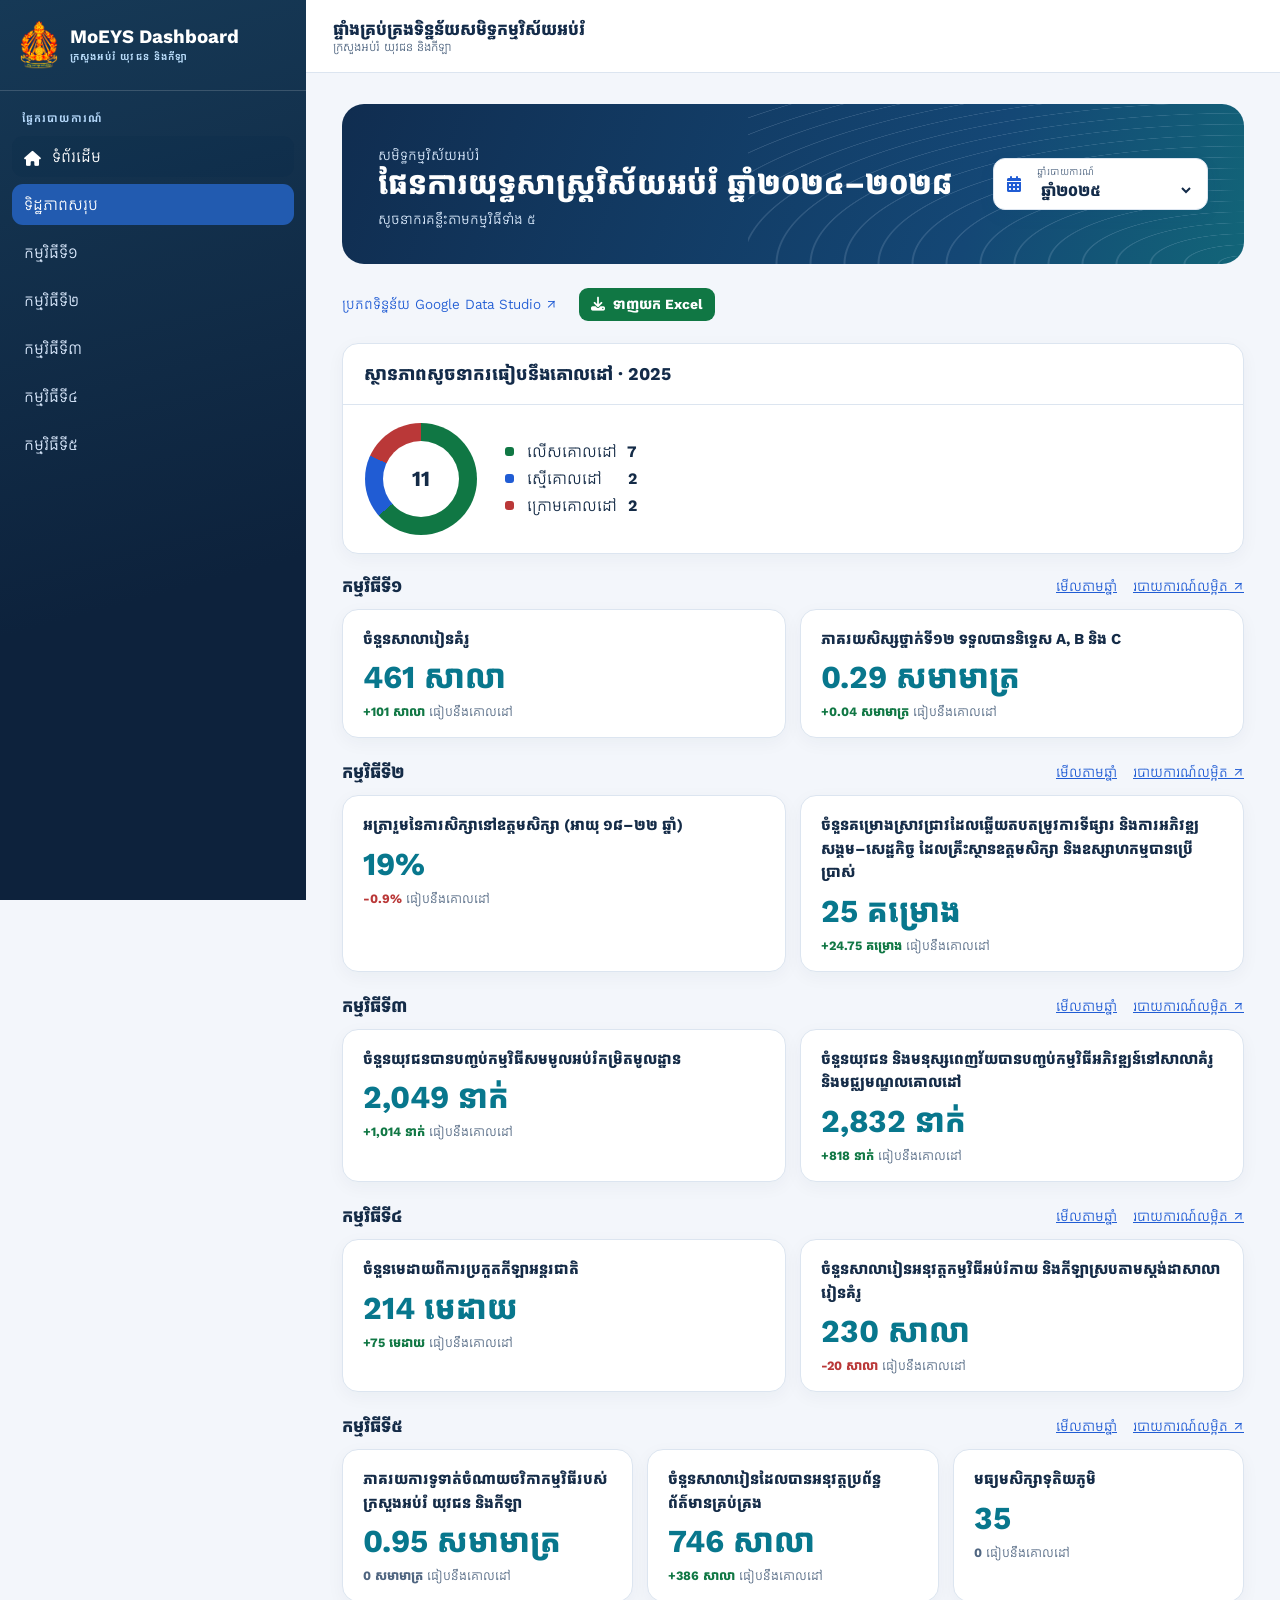
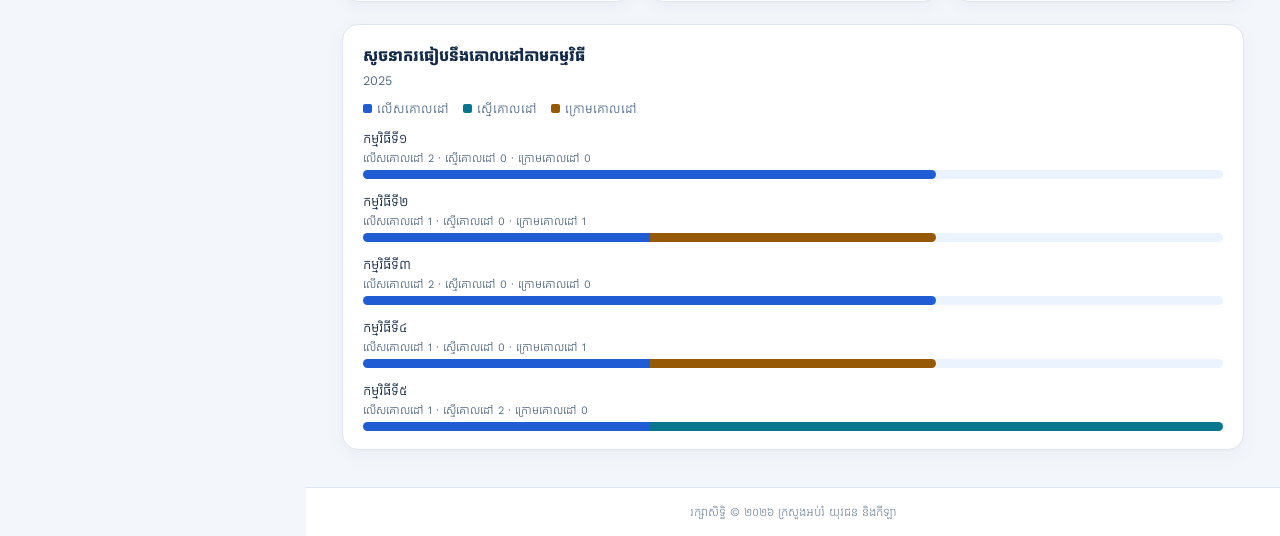
==== pages/education-strategy.html @ 03643ac9 "Update MoEYS Dashboard" ====
<!doctype html>
<html lang="km">
  <head>
    <meta charset="utf-8" />
    <meta name="viewport" content="width=device-width, initial-scale=1" />
    <meta name="theme-color" content="#096bcf" />
    <title>ផែនការយុទ្ធសាស្ត្រវិស័យអប់រំ ឆ្នាំ២០២៤–២០២៨ | MoEYS</title>

    <link rel="preconnect" href="https://fonts.googleapis.com" />
    <link rel="preconnect" href="https://fonts.gstatic.com" crossorigin />
    <link
      href="https://fonts.googleapis.com/css2?family=Kantumruy+Pro:wght@300;400;500;600;700&display=swap"
      rel="stylesheet"
    />
    <link
      rel="stylesheet"
      href="https://cdnjs.cloudflare.com/ajax/libs/font-awesome/6.7.2/css/all.min.css"
    />
    <link rel="stylesheet" href="../css/theme.css" />
    <link rel="stylesheet" href="../css/pentagon.css" />
    <link rel="stylesheet" href="../css/national-plan.css" />
    <link rel="stylesheet" href="../css/excel-export.css" />
    <link rel="stylesheet" href="../css/education-strategy.css" />
    <link rel="stylesheet" href="../css/dashboard-charts.css" />
  </head>
  <body>
    <div class="report-shell">
      <aside
        class="report-sidebar"
        id="reportSidebar"
        aria-label="ម៉ឺនុយសូចនាករ"
      >
        <a class="report-brand" href="../index.html">
          <img
            class="brand-log"
            height="50"
            src="../img/MoEYS_LOGO.png"
            alt="MoEYS Logo"
          />
          <span
            ><strong>MoEYS Dashboard</strong
            ><small>ក្រសួងអប់រំ យុវជន និងកីឡា</small></span
          >
        </a>

        <nav class="indicator-nav" aria-label="កម្មវិធីផែនការវិស័យអប់រំ">
          <p>ផ្នែករបាយការណ៍</p>
          <a href="../index.html" class="indicator-link home-link"><i class="fa-solid fa-house" aria-hidden="true"></i> ទំព័រដើម</a>
          <a class="indicator-link" data-program="0" href="education-strategy.html">ទិដ្ឋភាពសរុប</a>
          <a class="indicator-link" data-program="1" href="?program=1">កម្មវិធីទី១</a>
          <a class="indicator-link" data-program="2" href="?program=2">កម្មវិធីទី២</a>
          <a class="indicator-link" data-program="3" href="?program=3">កម្មវិធីទី៣</a>
          <a class="indicator-link" data-program="4" href="?program=4">កម្មវិធីទី៤</a>
          <a class="indicator-link" data-program="5" href="?program=5">កម្មវិធីទី៥</a>
        </nav>
      </aside>
      <div class="sidebar-mask" id="sidebarMask"></div>

      <main class="report-main">
        <header class="report-header">
          <button
            class="mobile-menu"
            id="mobileMenu" aria-expanded="false" aria-controls="reportSidebar"
            type="button"
            aria-label="បើកម៉ឺនុយ"
          >
            <i class="fa-solid fa-bars"></i>
          </button>
          <div class="header-title">
            <strong>ផ្ទាំងគ្រប់គ្រងទិន្នន័យសមិទ្ធកម្មវិស័យអប់រំ</strong
            ><span>ក្រសួងអប់រំ យុវជន និងកីឡា</span>
          </div>
        </header>

        <section class="report-content">
          <div class="report-hero national-hero">
            <div>
              <p>សមិទ្ធកម្មវិស័យអប់រំ</p>
              <h1 id="nationalTitle">ផែនការយុទ្ធសាស្ត្រវិស័យអប់រំ ឆ្នាំ២០២៤–២០២៨</h1>
              <p>សូចនាករគន្លឹះតាមកម្មវិធីទាំង ៥</p>
            </div>
            <label class="year-select" for="strategyYear">
              <i class="fa-solid fa-calendar-days" aria-hidden="true"></i>
              <span>ឆ្នាំរបាយការណ៍</span>
              <select id="strategyYear">
                <option value="2024">ឆ្នាំ២០២៤</option>
                <option value="2025" selected>ឆ្នាំ២០២៥</option>
                <option value="2026">ឆ្នាំ២០២៦</option>
                <option value="2027">ឆ្នាំ២០២៧</option>
                <option value="2028">ឆ្នាំ២០២៨</option>
              </select>
            </label>
          </div>
          <div class="national-toolbar">
            <a id="strategySource" href="https://datastudio.google.com/reporting/8d355b90-36f9-4edb-a1a1-096dad04aba9/page/p_p8vuiixy0d" target="_blank" rel="noopener noreferrer">ប្រភពទិន្នន័យ Google Data Studio ↗</a>
            <label class="strategy-chart-control">
              ប្រភេទក្រាហ្វ
              <select id="strategyChartType">
                <option value="bar">ក្រាហ្វសសរ</option>
                <option value="line">ក្រាហ្វបន្ទាត់</option>
              </select>
            </label>
            <button class="excel-export" id="strategyExcel" type="button"><i class="fa-solid fa-download" aria-hidden="true"></i> ទាញយក Excel</button>
          </div>
          <p id="strategyStatus" role="status"></p>
          <div id="strategyResults"></div>
          <section class="dashboard-viz" id="extraCharts" aria-label="ក្រាហ្វបន្ថែម"></section>
        </section>
        <footer class="report-footer">
          រក្សាសិទ្ធិ © ២០២៦ ក្រសួងអប់រំ យុវជន និងកីឡា
        </footer>
      </main>
    </div>
    <script src="../js/excel-export.js"></script>
    <script src="../js/dashboard-charts.js"></script>
    <script src="../js/education-strategy.js"></script>
  </body>
</html>
---- css/theme.css ----
:root {
  --navy: #132b49;
  --blue: #205cd4;
  --blue-dark: var(--navy);
  --blue-soft: #eaf3ff;
  --ink: #142b47;
  --muted: #506681;
  --line: #dce5f0;
  --surface: #ffffff;
  --page: #f3f6fb;
  --shadow: 0 5px 18px rgba(16, 39, 68, .045);
  --sidebar-bg: linear-gradient(165deg, #163956, #0d223c 65%);
  --sidebar-active: #225bb0;
  --sidebar-text: #dbeafe;
  --hero-bg: linear-gradient(110deg, #102d50, #144775 70%, #126578);
  --hero-text: #d9e9fc;
  --hero-accent: #9ce9e6;
  --chart-blue: linear-gradient(180deg, #36a2f7, #116dd9);
  --teal: #08778d;
  --teal-soft: #e4f7fb;
  --green: #107744;
  --green-soft: #e4f8ec;
  --amber: #965a06;
  --amber-soft: #fff5df;
  --red: #ba3838;
}

:focus-visible { outline: 2px solid #3679e9; outline-offset: 3px; }
.sidebar :focus-visible, .report-sidebar :focus-visible { outline-color: var(--hero-accent); }
---- css/pentagon.css ----
* {
  box-sizing: border-box;
}
body {
  min-width: 320px;
  min-height: 100vh;
  margin: 0;
  color: var(--ink);
  background: var(--page);
  font-family: "Kantumruy Pro", "Noto Sans Khmer", sans-serif;
}
button,
select {
  font: inherit;
}
button {
  cursor: pointer;
}
.report-shell {
  min-height: 100vh;
}

/* Sidebar */
.report-sidebar {
  position: fixed;
  z-index: 30;
  inset: 0 auto 0 0;
  display: flex;
  flex-direction: column;
  width: 306px;
  color: #e8f4ff;
  overflow-y: auto;
  background: var(--sidebar-bg);
}
.report-brand {
  display: flex;
  align-items: center;
  gap: 12px;
  min-height: 91px;
  padding: 18px 20px;
  color: #fff;
  border-bottom: 1px solid rgba(255, 255, 255, 0.16);
  text-decoration: none;
}
.crest {
  display: grid;
  flex: 0 0 46px;
  width: 46px;
  height: 46px;
  place-items: center;
  color: #075ba8;
  border: 2px solid rgba(255, 255, 255, 0.25);
  border-radius: 15px;
  background: #fff;
  box-shadow: 0 5px 12px rgba(0, 0, 0, 0.12);
  font-size: 22px;
}
.report-brand strong {
  display: block;
  font-size: 19px;
  line-height: 1.1;
}
.report-brand small {
  display: block;
  margin-top: 4px;
  color: #b9dcfa;
  font-size: 10px;
  font-weight: 600;
  letter-spacing: 0.11em;
}
.indicator-nav {
  display: grid;
  gap: 7px;
  padding: 21px 12px;
}
.indicator-nav > p {
  margin: 0 10px 4px;
  color: #b5d8fa;
  font-size: 11px;
  font-weight: 600;
  letter-spacing: 0.1em;
  text-transform: uppercase;
}
.indicator-link {
  display: flex;
  align-items: flex-start;
  gap: 11px;
  width: 100%;
  padding: 11px 12px;
  color: var(--sidebar-text);
  border: 0;
  border-radius: 11px;
  background: transparent;
  text-align: left;
  text-decoration: none;
  transition: 0.2s ease;
}
.indicator-link:hover {
  background: rgba(255, 255, 255, 0.12);
}
.indicator-link.active {
  color: var(--surface);
  background: var(--sidebar-active);
}
.indicator-link i {
  width: 17px;
  margin-top: 3px;
  text-align: center;
  font-size: 15px;
}
.indicator-link span {
  font-size: 13px;
  font-weight: 600;
  line-height: 1.38;
}
.home-link {
  align-items: center;
  color: #fff;
  background: rgba(0, 37, 72, 0.16);
}
.sidebar-status {
  display: flex;
  gap: 7px;
  align-items: center;
  padding: 13px;
  margin: auto 16px 17px;
  color: #c7e1f8;
  border: 1px solid rgba(255, 255, 255, 0.18);
  border-radius: 12px;
  background: rgba(0, 26, 57, 0.15);
  font-size: 11px;
}
.sidebar-status i {
  color: #64e3a3;
}

/* Header */
.report-main {
  min-height: 100vh;
  margin-left: 306px;
}
.report-header {
  position: sticky;
  z-index: 20;
  top: 0;
  display: flex;
  align-items: center;
  justify-content: space-between;
  min-height: 73px;
  padding: 0 36px 0 27px;
  border-bottom: 1px solid var(--line);
  background: rgba(255, 255, 255, 0.94);
  backdrop-filter: blur(10px);
}
.header-title strong {
  display: block;
  color: var(--blue-dark);
  font-size: 17px;
}
.header-title span {
  display: block;
  margin-top: 1px;
  color: var(--muted);
  font-size: 12px;
}
.header-user {
  display: flex;
  align-items: center;
  gap: 16px;
}
.year-status {
  display: inline-flex;
  gap: 6px;
  align-items: center;
  padding: 6px 10px;
  color: var(--green);
  border-radius: 40px;
  background: #e7f9ef;
  font-size: 11px;
  font-weight: 600;
}
.user-avatar {
  display: grid;
  width: 36px;
  height: 36px;
  place-items: center;
  color: #fff;
  border-radius: 50%;
  background: linear-gradient(135deg, #127be0, #064c94);
  font-size: 12px;
  font-weight: 700;
}
.mobile-menu {
  display: none;
  width: 38px;
  height: 38px;
  margin-right: 12px;
  color: var(--blue-dark);
  border: 1px solid var(--line);
  border-radius: 10px;
  background: #fff;
}

/* Content */
.report-content {
  max-width: 1510px;
  padding: 31px 36px 37px;
  margin: 0 auto;
}
.report-hero {
  display: flex;
  align-items: center;
  justify-content: space-between;
  gap: 24px;
  margin-bottom: 24px;
  padding: clamp(18px, 3vw, 36px);
  border-radius: 22px;
  background: var(--hero-bg);
}
.report-crumb {
  display: flex;
  gap: 7px;
  align-items: center;
  margin-bottom: 7px;
  color: var(--hero-text);
  font-size: 12px;
  font-weight: 600;
}
.report-hero h1 {
  max-width: 920px;
  margin: 0;
  color: var(--surface);
  font-size: clamp(22px, 2.45vw, 31px);
  line-height: 1.28;
}
.report-hero p {
  max-width: 700px;
  margin: 7px 0 0;
  color: var(--hero-text);
  font-size: 14px;
}
.year-select {
  display: grid;
  min-width: 215px;
  padding: 8px 13px;
  grid-template-columns: 25px 1fr;
  grid-template-rows: auto auto; /* បង្កើតជា ២ ជួរដេក (Rows) */
  column-gap: 5px; /* បន្ថែមគម្លាតរវាង Icon និង អក្សរ */
  color: var(--blue);
  border: 1px solid var(--line);
  border-radius: 12px;
  background: #fff;
  box-shadow: 0 6px 17px rgba(22, 76, 127, 0.06);
}

.year-select i {
  grid-column: 1 / 2; /* ឱ្យ Icon នៅប្រឡោះទី១ (ឆ្វេង) */
  grid-row: 1 / 3; /* ឱ្យ Icon លាតសន្ធឹងទាំង ២ ជួរដេក (លើនិងក្រោម) */
  align-self: center;
}

.year-select span {
  grid-column: 2 / 3; /* ឱ្យ Span នៅប្រឡោះទី២ (ស្តាំ) */
  grid-row: 1 / 2; /* ឱ្យ Span នៅជួរដេកទី១ (ខាងលើ) */
  color: var(--muted);
  font-size: 10px;
  line-height: 1.1;
  margin-bottom: 2px;
}

.year-select select {
  grid-column: 2 / 3; /* ឱ្យ Select នៅប្រឡោះទី២ (ស្តាំ) */
  grid-row: 2 / 3; /* ឱ្យ Select នៅជួរដេកទី២ (ខាងក្រោម) */
  width: 100%;
  padding: 0;
  color: var(--blue-dark);
  border: 0;
  background: transparent;
  font-weight: 700;
  cursor: pointer;
}

/* Main KPI section */
.highlight-panel {
  overflow: hidden;
  border: 1px solid var(--line);
  border-radius: 17px;
  background: var(--blue-soft);
  box-shadow: var(--shadow);
}
.section-label {
  display: flex;
  align-items: center;
  justify-content: space-between;
  padding: 12px 21px;
  color: #fff;
  background: var(--hero-bg);
}
.section-label span {
  font-size: 16px;
  font-weight: 700;
}
.section-label small {
  padding: 4px 9px;
  border: 1px solid rgba(255, 255, 255, 0.25);
  border-radius: 30px;
  background: rgba(255, 255, 255, 0.13);
  font-size: 11px;
}
.score-grid {
  display: grid;
  grid-template-columns: repeat(3, 1fr);
  gap: 18px;
  padding: 25px 21px;
}
.score-card {
  position: relative;
  min-height: 209px;
  padding: 23px 19px;
  overflow: hidden;
  border: 1px solid rgba(255, 255, 255, 0.8);
  border-radius: 16px;
  background: #fff;
  box-shadow: 0 8px 18px rgba(29, 83, 136, 0.08);
  text-align: center;
}
.score-card::after {
  position: absolute;
  right: -35px;
  bottom: -43px;
  width: 125px;
  height: 125px;
  content: "";
  border-radius: 50%;
  background: var(--score-wash);
}
.score-card .score-icon {
  position: relative;
  z-index: 1;
  display: grid;
  width: 37px;
  height: 37px;
  margin: 0 auto 9px;
  place-items: center;
  color: var(--score-color);
  border-radius: 11px;
  background: var(--score-wash);
  font-size: 16px;
}
.score-card h2 {
  position: relative;
  z-index: 1;
  min-height: 41px;
  margin: 0;
  color: #385575;
  font-size: 14px;
  line-height: 1.38;
}
.score-card strong {
  position: relative;
  z-index: 1;
  display: block;
  margin-top: 8px;
  color: var(--score-color);
  font-size: clamp(38px, 4.1vw, 56px);
  font-weight: 600;
  line-height: 1;
}
.score-card .score-delta {
  position: relative;
  z-index: 1;
  display: inline-flex;
  gap: 5px;
  align-items: center;
  margin-top: 10px;
  color: var(--delta-color);
  font-size: 14px;
  font-weight: 600;
}
.score-card .score-note {
  position: relative;
  z-index: 1;
  margin: 3px 0 0;
  color: #7890a9;
  font-size: 11px;
}

/* Secondary charts */
.performance-grid {
  display: grid;
  grid-template-columns: 1.35fr 1fr;
  gap: 19px;
  margin-top: 20px;
}
.performance-card,
.detail-panel {
  border: 1px solid var(--line);
  border-radius: 16px;
  background: #fff;
  box-shadow: var(--shadow);
}
.performance-card > header {
  display: flex;
  justify-content: space-between;
  align-items: center;
  padding: 17px 20px 13px;
  border-bottom: 1px solid var(--line);
}
.performance-card > header span {
  color: var(--blue-dark);
  font-size: 16px;
  font-weight: 700;
}
.performance-card > header span i {
  margin-right: 5px;
  color: var(--blue);
}
.performance-card > header small {
  color: var(--muted);
  font-size: 11px;
}
.mini-chart {
  display: flex;
  align-items: end;
  gap: clamp(13px, 3.5vw, 38px);
  height: 194px;
  padding: 24px 34px 20px;
  border-bottom: 1px solid var(--line);
}
.bar-wrap {
  display: grid;
  flex: 1;
  height: 100%;
  grid-template-rows: 1fr auto;
  gap: 6px;
  text-align: center;
}
.bar-area {
  display: flex;
  align-items: end;
  justify-content: center;
}
.bar-item {
  position: relative;
  width: min(52px, 90%);
  height: var(--height);
  min-height: 16px;
  border-radius: 8px 8px 2px 2px;
  background: var(--chart-blue);
  box-shadow: 0 6px 13px rgba(10, 109, 211, 0.18);
  transition: height 0.4s ease;
}
.bar-item::before {
  position: absolute;
  top: -22px;
  left: 50%;
  content: attr(data-value);
  color: #4e6f90;
  font-size: 11px;
  font-weight: 600;
  transform: translateX(-50%);
}
.bar-wrap small {
  color: var(--muted);
  font-size: 11px;
}
.performance-card > footer {
  display: flex;
  gap: 17px;
  padding: 12px 20px 14px;
  color: var(--muted);
  font-size: 12px;
}
.performance-card > footer strong {
  color: var(--blue);
}
.legend-square {
  display: inline-block;
  width: 8px;
  height: 8px;
  margin-right: 5px;
  border-radius: 2px;
  background: var(--blue);
}
.outcome-row {
  display: grid;
  grid-template-columns: 1fr 1fr;
  padding: 24px 20px 19px;
}
.outcome-row > div + div {
  padding-left: 21px;
  border-left: 1px solid var(--line);
}
.outcome-label {
  display: block;
  min-height: 37px;
  color: var(--muted);
  font-size: 12px;
  line-height: 1.35;
}
.outcome-row strong {
  display: block;
  margin: 4px 0;
  color: var(--blue);
  font-size: 37px;
  line-height: 1.02;
}
.outcome-row small {
  font-size: 12px;
  font-weight: 600;
}
.outcome-row small.up {
  color: var(--green);
}
.outcome-row small.down {
  color: var(--red);
}
.completion {
  display: grid;
  padding: 0 20px 20px;
  grid-template-columns: auto 1fr auto;
  gap: 9px;
  align-items: center;
  color: var(--muted);
  font-size: 11px;
}
.completion > div {
  height: 7px;
  overflow: hidden;
  border-radius: 99px;
  background: #e9f0f6;
}
.completion i {
  display: block;
  width: 80%;
  height: 100%;
  border-radius: inherit;
  background: var(--green);
  transition: width 0.4s ease;
}
.completion strong {
  color: var(--green);
  font-size: 12px;
}

/* Details */
.detail-panel {
  margin-top: 20px;
  overflow: hidden;
}
.detail-panel > header {
  display: flex;
  align-items: center;
  justify-content: space-between;
  padding: 19px 21px;
  border-bottom: 1px solid var(--line);
}
.detail-panel h2 {
  margin: 0;
  color: var(--blue-dark);
  font-size: 18px;
}
.detail-panel p {
  margin: 3px 0 0;
  color: var(--muted);
  font-size: 12px;
}
.live-dot {
  display: inline-flex;
  gap: 6px;
  align-items: center;
  padding: 5px 9px;
  color: var(--green);
  border-radius: 99px;
  background: #e9f9f0;
  font-size: 11px;
  font-weight: 600;
}
.live-dot i {
  width: 7px;
  height: 7px;
  border-radius: 50%;
  background: var(--green);
}
.detail-list {
  display: grid;
  grid-template-columns: repeat(3, 1fr);
  padding: 4px 21px 16px;
}
.detail-item {
  padding: 16px 13px;
  border-right: 1px solid var(--line);
}
.detail-item:last-child {
  border-right: 0;
}
.detail-item span {
  display: block;
  color: var(--muted);
  font-size: 12px;
}
.detail-item strong {
  display: block;
  margin-top: 2px;
  color: var(--blue-dark);
  font-size: 19px;
}
.detail-item small {
  color: var(--green);
  font-size: 11px;
  font-weight: 600;
}
.report-footer {
  padding: 17px 20px;
  color: #8092a7;
  border-top: 1px solid var(--line);
  background: #fff;
  font-size: 12px;
  text-align: center;
}

@media (max-width: 1000px) {
  .report-sidebar {
    width: 276px;
  }
  .report-main {
    margin-left: 276px;
  }
  .report-content {
    padding: 25px;
  }
  .report-header {
    padding-right: 25px;
  }
  .score-grid {
    gap: 12px;
    padding: 18px 14px;
  }
}
@media (max-width: 790px) {
  .report-sidebar {
    width: 280px;
    transform: translateX(-100%);
    transition: transform 0.25s ease;
  }
  body.menu-open .report-sidebar {
    transform: translateX(0);
  }
  .sidebar-mask {
    position: fixed;
    z-index: 25;
    inset: 0;
    visibility: hidden;
    opacity: 0;
    background: rgba(2, 30, 58, 0.47);
    transition: 0.2s ease;
  }
  body.menu-open .sidebar-mask {
    visibility: visible;
    opacity: 1;
  }
  .report-main {
    margin-left: 0;
  }
  .mobile-menu {
    display: inline-block;
  }
  .report-header {
    justify-content: flex-start;
    padding-left: 18px;
  }
  .header-user {
    margin-left: auto;
  }
  .performance-grid {
    grid-template-columns: 1fr;
  }
}
@media (max-width: 580px) {
  .report-content {
    padding: 21px 15px 28px;
  }
  .report-header {
    min-height: 62px;
    padding-right: 16px;
  }
  .header-title strong {
    font-size: 13px;
  }
  .header-title span,
  .year-status {
    display: none;
  }
  .report-hero {
    display: block;
  }
  .report-hero h1 {
    font-size: 22px;
  }
  .year-select {
    width: 100%;
    margin-top: 18px;
    justify-content: space-between;
  }
  .score-grid {
    grid-template-columns: 1fr;
    padding: 15px;
  }
  .score-card {
    min-height: 181px;
  }
  .section-label {
    padding: 12px 15px;
  }
  .section-label span {
    font-size: 14px;
  }
  .section-label small {
    display: none;
  }
  .mini-chart {
    gap: 10px;
    padding-inline: 15px;
  }
  .outcome-row {
    padding-inline: 15px;
  }
  .outcome-row > div + div {
    padding-left: 12px;
  }
  .outcome-row strong {
    font-size: 31px;
  }
  .completion {
    padding-inline: 15px;
  }
  .detail-panel > header {
    padding: 17px 15px;
  }
  .live-dot {
    display: none;
  }
  .detail-list {
    grid-template-columns: 1fr;
    padding-inline: 15px;
  }
  .detail-item {
    padding-inline: 0;
    border-right: 0;
    border-bottom: 1px solid var(--line);
  }
  .detail-item:last-child {
    border-bottom: 0;
  }
}

.sample-label {
  display: inline-block;
  margin-bottom: 8px;
  padding: 4px 10px;
  border-radius: 20px;
  background: rgba(255, 255, 255, .08);
  color: var(--hero-accent);
  font-size: 12px;
  font-weight: 700;
}
.report-content [hidden] { display: none; }
.assessment-bars { display: grid; gap: 16px; padding: 22px; }
.assessment-row {
  display: grid;
  grid-template-columns: minmax(85px, 1fr) minmax(65px, 4fr) auto;
  align-items: center;
  gap: 12px;
}
.assessment-row meter { width: 100%; }
---- css/national-plan.css ----
.national-hero { position: relative; overflow: hidden; isolation: isolate; }
.national-hero::after {
  position: absolute;
  inset: 0 0 0 45%;
  z-index: -1;
  content: "";
  background: repeating-radial-gradient(ellipse at 100% 100%, transparent 0 24px, #d9e9fc24 25px 26px, transparent 27px 34px);
}
.national-hero > div { min-width: 0; }
.national-toolbar { display: flex; flex-wrap: wrap; gap: 12px 22px; margin-bottom: 22px; }
.national-toolbar a { color: var(--blue); font-size: .875rem; text-decoration: none; }
.national-toolbar a:hover { text-decoration: underline; }
.national-toolbar a:last-child { margin-inline-start: auto; }
.national-group + .national-group { margin-top: 24px; }
.national-group > h2 { margin: 0 0 12px; font-size: 1.1rem; }
.national-cards {
  display: grid;
  grid-template-columns: repeat(3, minmax(0, 1fr));
  gap: 14px;
}
.national-card {
  --accent: var(--teal);
  --tint: var(--teal-soft);
  position: relative;
  display: grid;
  align-content: start;
  gap: 8px;
  padding: 18px 20px;
  border: 1px solid var(--line);
  border-radius: 16px;
  background: var(--surface);
  color: var(--ink);
  box-shadow: var(--shadow);
  text-decoration: none;
}
.national-card.count { --accent: var(--blue); --tint: var(--blue-soft); }
a.national-card:hover { border-color: var(--accent); background: var(--tint); }
.national-icon {
  display: grid;
  place-items: center;
  width: 36px;
  height: 36px;
  border-radius: 10px;
  background: var(--tint);
  color: var(--accent);
}
.national-arrow { position: absolute; top: 22px; right: 20px; color: var(--accent); }
.national-card h3 { margin: 0; font-size: .95rem; line-height: 1.55; }
.national-value { color: var(--accent); font-size: clamp(1.4rem, 2.5vw, 2rem); }
.national-value.missing { color: var(--muted); font-size: 1rem; }
.national-gap { margin: 0; color: var(--muted); font-size: .8rem; }
.national-gap.above strong { color: var(--green); }
.national-gap.below strong { color: var(--red); }
.national-detail-grid {
  display: grid;
  grid-template-columns: minmax(0, 1.35fr) minmax(0, 1fr);
  gap: 16px;
  margin-top: 20px;
}
.national-chart > header { display: block; }
.national-bars {
  display: grid;
  grid-template-columns: repeat(3, minmax(0, 1fr));
  gap: 10px;
  padding: 22px 14px;
  background: var(--surface);
}
.national-bar-column { display: grid; gap: 8px; text-align: center; font-size: .83rem; }
.national-bar-track {
  display: flex;
  align-items: end;
  justify-content: center;
  height: 150px;
  background: repeating-linear-gradient(to top, var(--line) 0 1px, transparent 1px 25%);
}
.national-bar-track span {
  width: min(56px, 58%);
  height: var(--bar-size);
  border-radius: 8px 8px 2px 2px;
  background: #779dcc;
}
.is-selected .national-bar-track span { background: var(--chart-blue); }
.is-selected > strong { color: var(--blue); }
.national-history table { width: 100%; border-collapse: collapse; text-align: left; }
.national-history :is(th, td) { padding: 10px 16px; border-bottom: 1px solid var(--line); }
.national-history .current-year { background: var(--blue-soft); }
@media (max-width: 1100px) {
  .national-hero { flex-wrap: wrap; }
  .national-detail-grid { grid-template-columns: 1fr; }
}
@media (max-width: 670px) {
  .national-cards { grid-template-columns: repeat(2, minmax(0, 1fr)); }
  .national-metrics { grid-template-columns: 1fr; }
}
@media (max-width: 440px) {
  .national-cards { grid-template-columns: 1fr; }
  .national-toolbar a:last-child { margin-inline-start: 0; }
}
---- css/excel-export.css ----
.excel-export {
  display: inline-flex;
  align-items: center;
  justify-content: center;
  gap: 8px;
  padding: 8px 12px;
  border: 0;
  border-radius: 9px;
  background: var(--green);
  color: white;
  font-size: .875rem;
  font-weight: 700;
}
.excel-export:hover { background: #0c6037; }
.export-actions { display: flex; flex-wrap: wrap; gap: 8px; }
.national-toolbar { align-items: center; }
.ranking-panel .province-panel-header { flex-wrap: wrap; }
---- css/education-strategy.css ----
.strategy-group-header {
  display: flex;
  flex-wrap: wrap;
  justify-content: space-between;
  align-items: center;
  gap: 8px 16px;
  margin-bottom: 12px;
}
.strategy-group-header h2 { margin: 0; font-size: 1.1rem; }
.strategy-links { display: flex; flex-wrap: wrap; gap: 8px 16px; }
.strategy-links a { color: var(--blue); font-size: .875rem; }
.strategy-cards { grid-template-columns: repeat(auto-fit, minmax(min(100%, 245px), 1fr)); }
.strategy-history {
  display: flex;
  gap: 18px;
  margin: 6px 0 0;
  padding-top: 10px;
  border-top: 1px solid var(--line);
}
.strategy-history dt { color: var(--muted); }
.strategy-history dd { margin: 4px 0 0; font-weight: 600; }
#strategyStatus:empty { display: none; }

.strategy-chart-control { color: var(--muted); font-size: .875rem; }
.strategy-chart-control select {
  margin-inline-start: 6px;
  padding: 7px;
  border: 1px solid var(--line);
  border-radius: 8px;
  color: var(--ink);
  background: var(--surface);
}
.strategy-targets { margin-bottom: 22px; }
.strategy-target-body {
  display: flex;
  flex-wrap: wrap;
  align-items: center;
  gap: 16px 28px;
  padding: 18px 22px;
}
.strategy-ring {
  display: grid;
  place-items: center;
  width: 112px;
  aspect-ratio: 1;
  border-radius: 50%;
  background: conic-gradient(var(--green) 0 var(--first-stop),
    var(--blue) var(--first-stop) var(--second-stop),
    var(--red) var(--second-stop) 100%);
}
.strategy-ring strong {
  display: grid;
  place-items: center;
  width: 76px;
  aspect-ratio: 1;
  border-radius: 50%;
  background: var(--surface);
  font-size: 1.35rem;
}
.strategy-legend { display: grid; gap: 8px; margin: 0; padding: 0; list-style: none; }
.strategy-legend li { display: grid; grid-template-columns: 12px 1fr auto; align-items: center; gap: 10px; }
.strategy-legend i { width: 9px; height: 9px; border-radius: 3px; }
.strategy-legend .above { background: var(--green); }
.strategy-legend .at { background: var(--blue); }
.strategy-legend .below { background: var(--red); }
.strategy-series {
  --plot-height: 116px;
  position: relative;
  display: grid;
  grid-template-columns: 1fr 1fr;
  margin-top: 18px;
  padding-top: 12px;
  border-top: 1px solid var(--line);
}
.strategy-point { min-width: 0; text-align: center; font-size: .8rem; color: var(--muted); }
.strategy-plot {
  position: relative;
  height: var(--plot-height);
  background: repeating-linear-gradient(to top, var(--line) 0 1px, transparent 1px 25%);
}
.strategy-mark {
  position: absolute;
  left: 50%;
  bottom: 0;
  width: min(36px, 45%);
  height: var(--level);
  transform: translateX(-50%);
  border-radius: 5px 5px 0 0;
  background: #779dcc;
}
.strategy-mark strong {
  position: absolute;
  left: 50%;
  bottom: 100%;
  transform: translateX(-50%);
  color: var(--ink);
  font-size: .8rem;
  white-space: nowrap;
}
.strategy-columns .is-current .strategy-mark { background: var(--chart-blue); }
.strategy-line .strategy-mark {
  z-index: 2;
  bottom: var(--level);
  width: 9px;
  height: 9px;
  border-radius: 50%;
  background: var(--teal);
  transform: translate(-50%, 50%);
}
.strategy-line .is-current .strategy-mark { outline: 2px solid var(--teal); outline-offset: 2px; }
.strategy-connector {
  position: absolute;
  top: 12px;
  z-index: 1;
  width: 100%;
  height: var(--plot-height);
  pointer-events: none;
  fill: none;
  stroke: var(--teal);
  stroke-width: 2px;
}
.strategy-chart-year { display: inline-block; padding-top: 5px; }
.is-current .strategy-chart-year { color: var(--blue); font-weight: 700; }
---- css/dashboard-charts.css ----
.dashboard-viz {
  display: grid;
  gap: 16px;
  grid-template-columns: repeat(auto-fit, minmax(min(100%, 370px), 1fr));
  margin-top: 22px;
}
.dashboard-viz:empty { display: none; }
.dashboard-viz-panel {
  min-width: 0;
  padding: 18px 20px;
  border: 1px solid var(--line);
  border-radius: 16px;
  background: var(--surface);
  box-shadow: var(--shadow);
}
.dashboard-viz-panel h2 { margin: 0; color: var(--ink); font-size: 1rem; line-height: 1.6; }
.dashboard-viz-panel p { margin: 4px 0 0; color: var(--muted); font-size: .82rem; }
.dashboard-viz-bars, .dashboard-viz-key { padding: 0; margin: 14px 0 0; list-style: none; }
.dashboard-viz-bars { display: grid; gap: 14px; }
.dashboard-viz-row {
  display: grid;
  grid-template-columns: minmax(0, 1fr) auto;
  gap: 5px 12px;
  align-items: baseline;
  font-size: .85rem;
}
.dashboard-viz-row small { color: var(--muted); grid-column: 1 / -1; }
.dashboard-viz-row strong { color: var(--ink); white-space: nowrap; }
.dashboard-viz-row.is-current > span { color: var(--blue); font-weight: 700; }
.dashboard-viz-track {
  position: relative;
  display: flex;
  grid-column: 1 / -1;
  height: 9px;
  border-radius: 6px;
  background: var(--blue-soft);
}
.dashboard-viz-track span { width: var(--width); background: var(--series); }
.dashboard-viz-track span:first-child { border-radius: 6px 0 0 6px; }
.dashboard-viz-track span:last-of-type { border-radius: 0 6px 6px 0; }
.dashboard-viz-track span:only-of-type { border-radius: 6px; }
.dashboard-viz-track i {
  position: absolute;
  left: var(--marker);
  top: -3px;
  bottom: -3px;
  border-left: 2px solid var(--ink);
}
.dashboard-viz-key { display: flex; flex-wrap: wrap; gap: 6px 14px; color: var(--muted); font-size: .78rem; }
.dashboard-viz-key li { display: inline-flex; align-items: center; gap: 5px; }
.dashboard-viz-key i { width: 9px; height: 9px; border-radius: 2px; background: var(--series); }
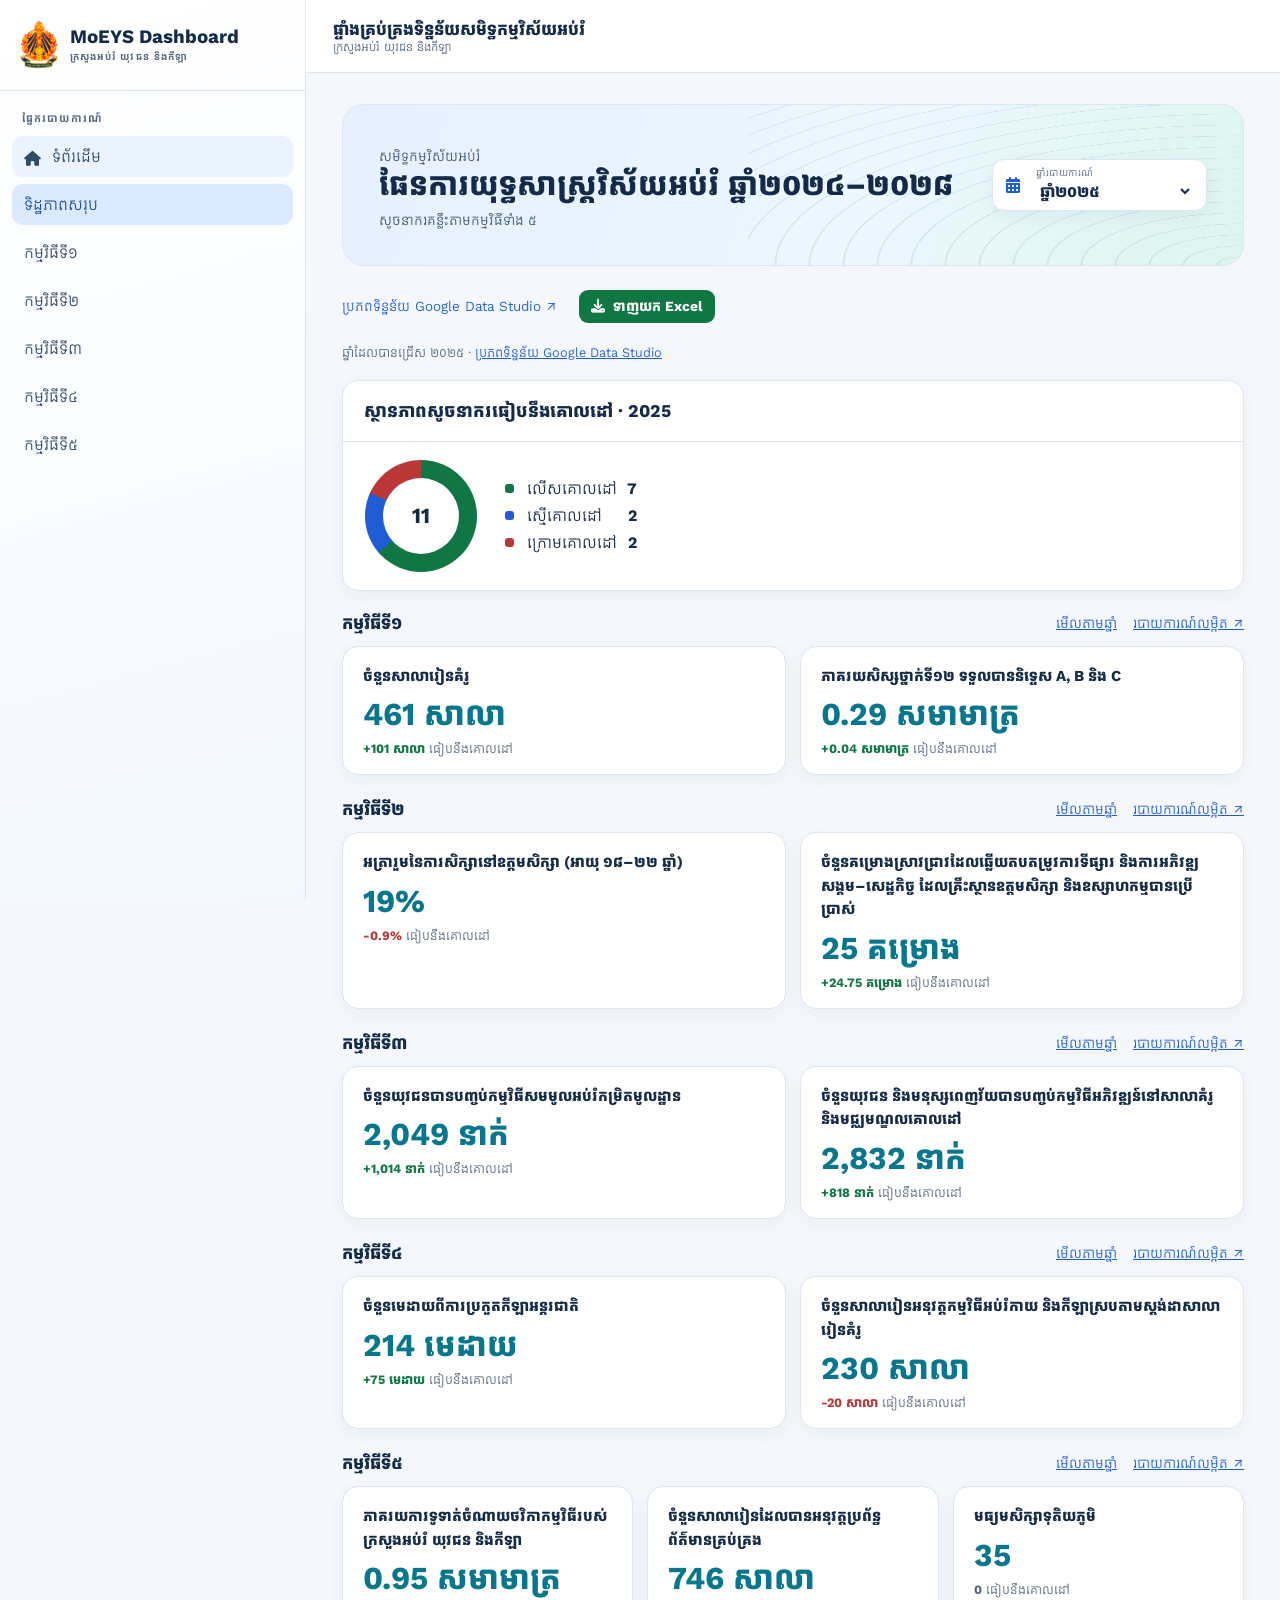
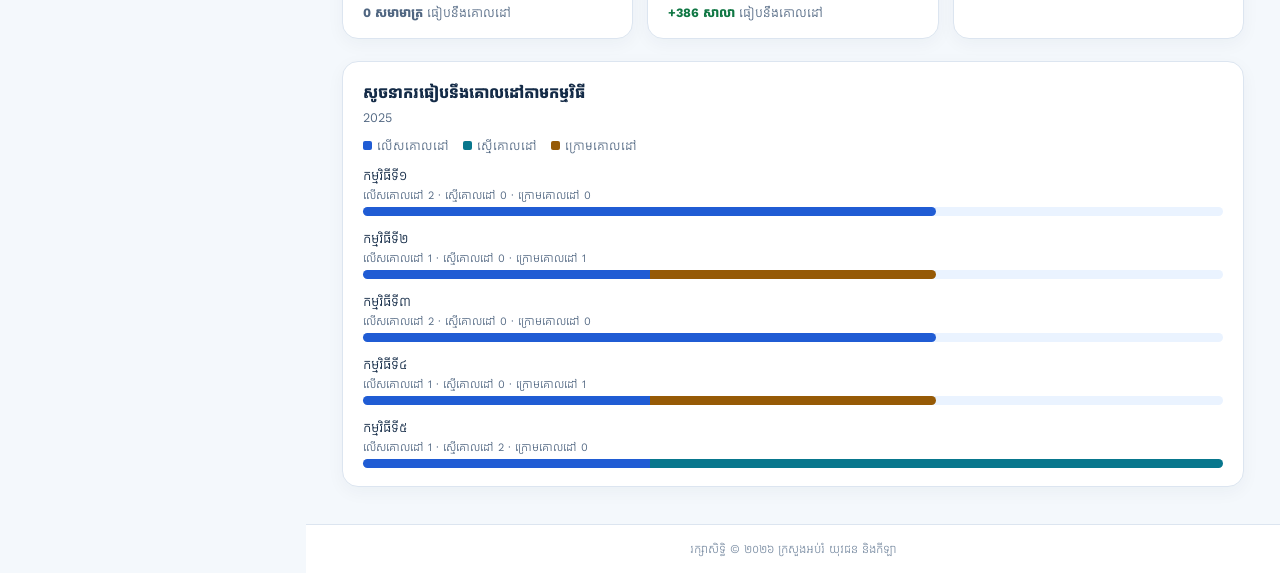
==== commit b6b7dd7e: "Update UX/UI MoEYS Dashboard" ====
--- a/pages/education-strategy.html
+++ b/pages/education-strategy.html
@@ -103,6 +103,7 @@
             <button class="excel-export" id="strategyExcel" type="button"><i class="fa-solid fa-download" aria-hidden="true"></i> ទាញយក Excel</button>
           </div>
           <p id="strategyStatus" role="status"></p>
+          <p class="chart-source-note" id="strategyChartSource"></p>
           <div id="strategyResults"></div>
           <section class="dashboard-viz" id="extraCharts" aria-label="ក្រាហ្វបន្ថែម"></section>
         </section>
@@ -113,6 +114,7 @@
     </div>
     <script src="../js/excel-export.js"></script>
     <script src="../js/dashboard-charts.js"></script>
+    <script src="../js/education-strategy-data.js"></script>
     <script src="../js/education-strategy.js"></script>
   </body>
 </html>
--- a/css/theme.css
+++ b/css/theme.css
@@ -7,14 +7,16 @@
   --muted: #506681;
   --line: #dce5f0;
   --surface: #ffffff;
-  --page: #f3f6fb;
+  --page: #f4f8fc;
   --shadow: 0 5px 18px rgba(16, 39, 68, .045);
-  --sidebar-bg: linear-gradient(165deg, #163956, #0d223c 65%);
-  --sidebar-active: #225bb0;
-  --sidebar-text: #dbeafe;
-  --hero-bg: linear-gradient(110deg, #102d50, #144775 70%, #126578);
-  --hero-text: #d9e9fc;
-  --hero-accent: #9ce9e6;
+  --sidebar-bg: linear-gradient(165deg, #ffffff, #f2f8ff);
+  --sidebar-active: #dbeaff;
+  --sidebar-active-text: #194b9e;
+  --sidebar-text: #314c69;
+  --hero-bg: linear-gradient(110deg, #e5efff, #edf7ff 58%, #dcf6ef);
+  --hero-text: #3e5873;
+  --hero-accent: #087061;
+  --hero-pattern: #28769b20;
   --chart-blue: linear-gradient(180deg, #36a2f7, #116dd9);
   --teal: #08778d;
   --teal-soft: #e4f7fb;
@@ -26,4 +28,4 @@
 }
 
 :focus-visible { outline: 2px solid #3679e9; outline-offset: 3px; }
-.sidebar :focus-visible, .report-sidebar :focus-visible { outline-color: var(--hero-accent); }
+.sidebar :focus-visible, .report-sidebar :focus-visible { outline-color: var(--blue); }
--- a/css/pentagon.css
+++ b/css/pentagon.css
@@ -28,9 +28,10 @@
   display: flex;
   flex-direction: column;
   width: 306px;
-  color: #e8f4ff;
+  color: var(--sidebar-text);
   overflow-y: auto;
   background: var(--sidebar-bg);
+  border-inline-end: 1px solid var(--line);
 }
 .report-brand {
   display: flex;
@@ -38,8 +39,8 @@
   gap: 12px;
   min-height: 91px;
   padding: 18px 20px;
-  color: #fff;
-  border-bottom: 1px solid rgba(255, 255, 255, 0.16);
+  color: var(--navy);
+  border-bottom: 1px solid var(--line);
   text-decoration: none;
 }
 .crest {
@@ -63,7 +64,7 @@
 .report-brand small {
   display: block;
   margin-top: 4px;
-  color: #b9dcfa;
+  color: var(--muted);
   font-size: 10px;
   font-weight: 600;
   letter-spacing: 0.11em;
@@ -75,7 +76,7 @@
 }
 .indicator-nav > p {
   margin: 0 10px 4px;
-  color: #b5d8fa;
+  color: var(--muted);
   font-size: 11px;
   font-weight: 600;
   letter-spacing: 0.1em;
@@ -96,10 +97,10 @@
   transition: 0.2s ease;
 }
 .indicator-link:hover {
-  background: rgba(255, 255, 255, 0.12);
+  background: var(--blue-soft);
 }
 .indicator-link.active {
-  color: var(--surface);
+  color: var(--sidebar-active-text);
   background: var(--sidebar-active);
 }
 .indicator-link i {
@@ -115,8 +116,8 @@
 }
 .home-link {
   align-items: center;
-  color: #fff;
-  background: rgba(0, 37, 72, 0.16);
+  color: var(--sidebar-text);
+  background: var(--blue-soft);
 }
 .sidebar-status {
   display: flex;
@@ -124,14 +125,14 @@
   align-items: center;
   padding: 13px;
   margin: auto 16px 17px;
-  color: #c7e1f8;
-  border: 1px solid rgba(255, 255, 255, 0.18);
+  color: var(--muted);
+  border: 1px solid var(--line);
   border-radius: 12px;
-  background: rgba(0, 26, 57, 0.15);
+  background: var(--surface);
   font-size: 11px;
 }
 .sidebar-status i {
-  color: #64e3a3;
+  color: var(--green);
 }
 
 /* Header */
@@ -215,6 +216,7 @@
   margin-bottom: 24px;
   padding: clamp(18px, 3vw, 36px);
   border-radius: 22px;
+  border: 1px solid var(--line);
   background: var(--hero-bg);
 }
 .report-crumb {
@@ -229,7 +231,7 @@
 .report-hero h1 {
   max-width: 920px;
   margin: 0;
-  color: var(--surface);
+  color: var(--navy);
   font-size: clamp(22px, 2.45vw, 31px);
   line-height: 1.28;
 }
@@ -293,7 +295,7 @@
   align-items: center;
   justify-content: space-between;
   padding: 12px 21px;
-  color: #fff;
+  color: var(--navy);
   background: var(--hero-bg);
 }
 .section-label span {
@@ -759,7 +761,7 @@
   margin-bottom: 8px;
   padding: 4px 10px;
   border-radius: 20px;
-  background: rgba(255, 255, 255, .08);
+  background: var(--surface);
   color: var(--hero-accent);
   font-size: 12px;
   font-weight: 700;
--- a/css/national-plan.css
+++ b/css/national-plan.css
@@ -4,7 +4,7 @@
   inset: 0 0 0 45%;
   z-index: -1;
   content: "";
-  background: repeating-radial-gradient(ellipse at 100% 100%, transparent 0 24px, #d9e9fc24 25px 26px, transparent 27px 34px);
+  background: repeating-radial-gradient(ellipse at 100% 100%, transparent 0 24px, var(--hero-pattern) 25px 26px, transparent 27px 34px);
 }
 .national-hero > div { min-width: 0; }
 .national-toolbar { display: flex; flex-wrap: wrap; gap: 12px 22px; margin-bottom: 22px; }
--- a/css/dashboard-charts.css
+++ b/css/dashboard-charts.css
@@ -49,3 +49,8 @@
 .dashboard-viz-key { display: flex; flex-wrap: wrap; gap: 6px 14px; color: var(--muted); font-size: .78rem; }
 .dashboard-viz-key li { display: inline-flex; align-items: center; gap: 5px; }
 .dashboard-viz-key i { width: 9px; height: 9px; border-radius: 2px; background: var(--series); }
+
+.chart-source-note { margin: 0 0 12px; color: var(--muted); font-size: .82rem; }
+.chart-source-note a { color: var(--blue); }
+.strategy-cards .national-card { scroll-margin-top: 95px; }
+.strategy-cards .national-card:target { outline: 2px solid var(--blue); }
